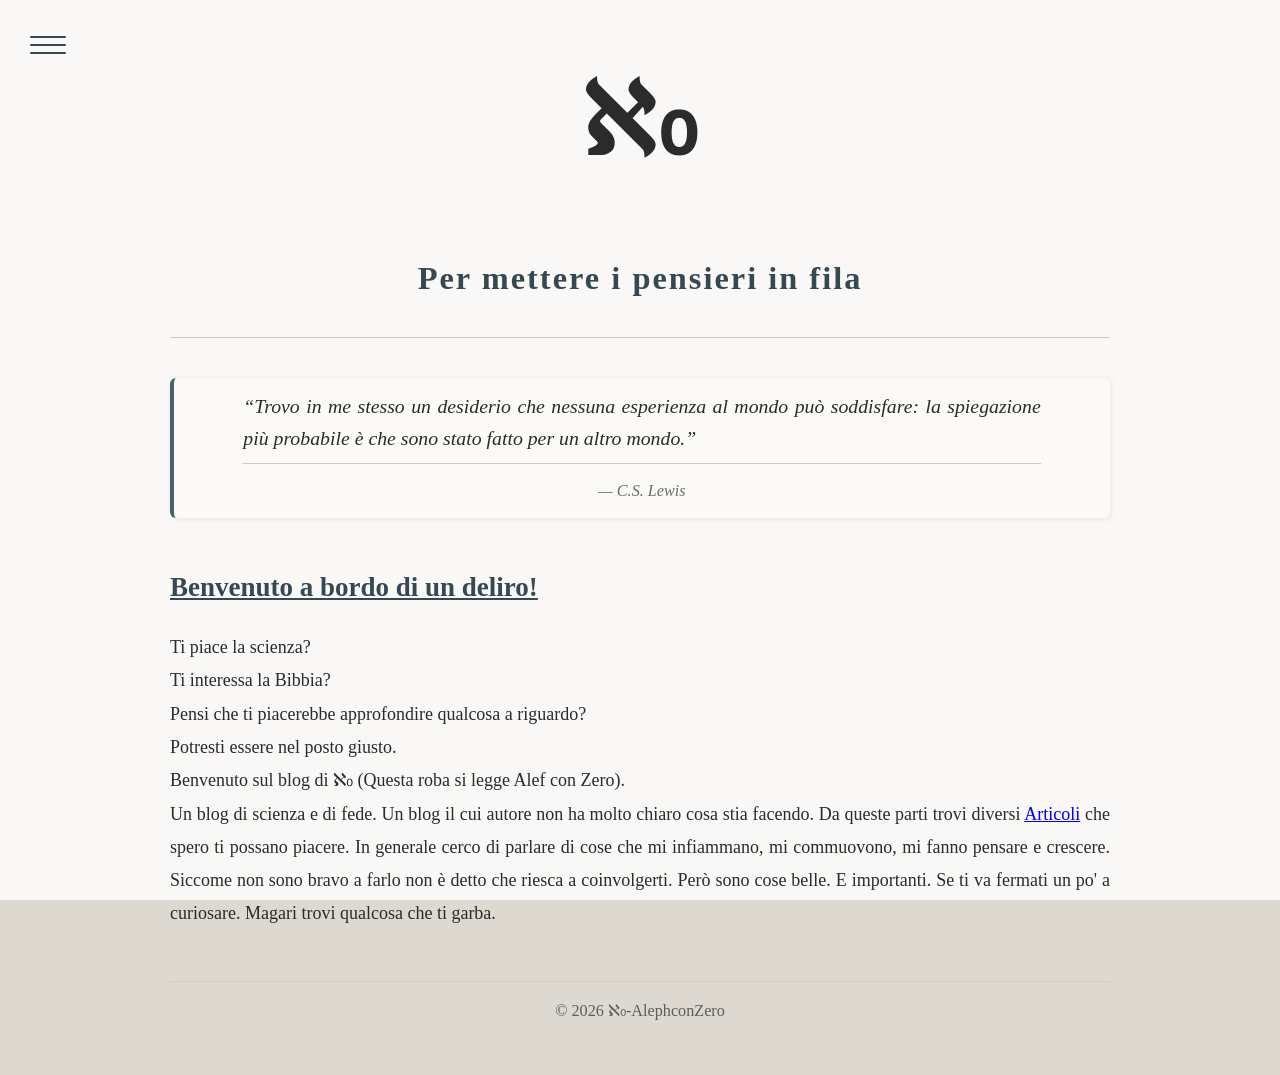
==== index.html @ bfc2d2b3 "Add files via upload" ====
<!DOCTYPE html>
<html lang="it">
<head>
  <meta charset="UTF-8">
  <meta name="viewport" content="width=device-width, initial-scale=1.0">
  <title>AlephconZero</title>
<link rel="icon" href="favicon.ico" type="image/x-icon">
 <link rel="stylesheet" href="stile.css">

</head>
<body>

<div class="logo"></div>


  <!-- HEADER -->
  <header class="testata">
    <h1 style="font-size: 550%">ℵ₀
</h1>
    <h2>Per mettere i pensieri in fila</h2>
  </header>

  <!-- CITAZIONE CASUALE -->
<section id="citazione" class="citazione"></section>


 <!-- MENU HAMBURGER MODERNO -->
<div class="menu-container">
  <div class="hamburger" id="hamburger">
    <span></span>
    <span></span>
    <span></span>
  </div>

  <nav class="menu" id="menu">
    <a href="Home.html">Home</a>
    <a href="Chisono.html">Chi sono</a>
    <a href="Lasquadrasgorbi.html">La Squadra Sgorbi</a>
    <a href="Articoli.html">Articoli</a>
    <a href="Bibliografia.html">Bibliografia</a>
    <a href="contatti.html">Contatti</a>
  </nav>
</div>


  <!-- CONTENUTO PRINCIPALE -->
  <main>
<section class="benvenuto">
  <h2><span style="text-decoration: underline;">Benvenuto a bordo di un deliro!</span>
</h2>
  
  <p>
    Ti piace la scienza? <br>
    Ti interessa la Bibbia? <br>
    Pensi che ti piacerebbe approfondire qualcosa a riguardo? <br>
    Potresti essere nel posto giusto. <br>
    Benvenuto sul blog di ℵ₀ (Questa roba si legge Alef con Zero).<br>
    Un blog di scienza e di fede. Un blog il cui autore non ha molto chiaro cosa stia facendo.
     Da queste parti trovi diversi <a href="Articoli.html">Articoli</a>
    che spero ti possano piacere. 
    In generale cerco di parlare di cose che mi infiammano, mi commuovono, mi fanno pensare e crescere. Siccome
     non sono bravo a farlo non è detto che riesca a coinvolgerti.
   Però sono cose belle. E importanti. Se ti va fermati un po' a curiosare. Magari trovi qualcosa che ti garba. 
  </p>
</section>



    
  </main>

  <!-- FOOTER -->
              
    <footer>
  <p>© 2026 ℵ₀-AlephconZero </p>
  <p><small><em></em></small></p>
</footer>
<script src="script.js"></script>

</body>
</html>
---- stile.css ----
* {
  margin: 0;
  padding: 0;
  box-sizing: border-box;
}

@import url("https://fonts.googleapis.com/css2?family=Merriweather:wght@400;700&display=swap");

/* =========================
   PALETTE
========================= */

:root {
  --bg-page: #ddd8d0;
  --bg-overlay: rgba(255, 255, 255, 0.82);

  --bg-panel: #f7f4ee;
  --bg-paper: #fcfaf6;
  --bg-paper-soft: #f1ede6;

  --text-main: #2b2b2b;
  --text-soft: #5d5d5d;
  --text-muted: #6c6c6c;

  --border-soft: #d2cbc1;
  --border-mid: #bfb6aa;

  --accent: #48606a;
  --accent-dark: #354952;
  --accent-soft: #6c858f;

  --nav-bg: #2e3c43;
  --nav-hover: #48606a;
  --menu-bg: #26343a;

  --shadow-soft: 0 6px 18px rgba(0, 0, 0, 0.08);
  --shadow-mid: 2px 2px 10px rgba(0, 0, 0, 0.08);
}

/* =========================
   BASE
========================= */

body {
  position: relative;
  overflow-x: hidden;
  max-width: 1000px;
  margin: 0 auto;
  padding: 30px;

  font-family: "Merriweather", Georgia, serif;
  font-size: 18px;
  line-height: 1.85;

  background-color: var(--bg-page);
  color: var(--text-main);
}

body::before {
  content: "";
  position: fixed;
  inset: 0;
  background-color: var(--bg-overlay);
  z-index: -1;
}

a:focus-visible {
  outline: 2px solid var(--accent-dark);
  outline-offset: 3px;
}

main {
  margin-bottom: 50px;
}

section {
  margin-top: 28px;
}

p {
  margin-bottom: 18px;
  text-align: justify;
}

h2 {
  margin-top: 36px;
  margin-bottom: 18px;
  color: var(--accent-dark);
}

h3 {
  margin-top: 26px;
  margin-bottom: 14px;
  color: var(--accent-dark);
}

article > h2:first-child,
main > h2:first-child {
  margin-top: 0;
}

/* =========================
   HEADER
========================= */

header {
  text-align: center;
  margin-bottom: 40px;
  padding-bottom: 10px;
  border-bottom: 1px solid var(--border-soft);
}

header h1 {
  text-align: center;
  font-size: 2.8em;
  letter-spacing: 2px;
  color: var(--text-main);
}

header h2 {
  text-align: center;
  font-size: 1.8em;
  letter-spacing: 2px;
  color: var(--accent-dark);
}

/* =========================
   NAVBAR
========================= */

nav {
  display: flex;
  justify-content: center;
  flex-wrap: wrap;
  gap: 10px;

  margin-bottom: 40px;
  padding: 10px;
  border-radius: 8px;

  background-color: var(--nav-bg);
}

nav a {
  color: #f7f7f7;
  text-decoration: none;
  padding: 8px 14px;
  border-radius: 4px;
  transition: background-color 0.3s, color 0.3s;
}

nav a:hover {
  background-color: var(--nav-hover);
  color: #ffffff;
}

/* =========================
   HAMBURGER + MENU LATERALE
========================= */

.hamburger {
  position: fixed;
  top: 24px;
  left: 24px;
  width: 48px;
  height: 48px;
  cursor: pointer;
  z-index: 2000;
}

.hamburger span {
  position: absolute;
  left: 6px;
  right: 6px;
  height: 2px;
  background: var(--accent-dark);
  border-radius: 4px;
  transform-origin: center;
  transition: transform 1s ease, opacity 0.2s ease, background 0.3s ease;
}

.hamburger span:nth-child(1) {
  top: 12px;
}

.hamburger span:nth-child(2) {
  top: 20px;
}

.hamburger span:nth-child(3) {
  top: 28px;
}

.hamburger.active span {
  background: #f7f7f7;
}

.hamburger.active span:nth-child(1) {
  transform: translateY(8px) rotate(225deg);
}

.hamburger.active span:nth-child(2) {
  opacity: 0;
  transform: translateY(0) rotate(225deg);
}

.hamburger.active span:nth-child(3) {
  transform: translateY(-8px) rotate(-225deg);
}

.menu {
  position: fixed;
  top: 0;
  left: -280px;
  width: 250px;
  height: 100%;

  display: flex;
  flex-direction: column;
  justify-content: center;
  align-items: flex-start;
  gap: 22px;

  padding-left: 10px;

  background: var(--menu-bg);
  transition: left 0.5s cubic-bezier(0.68, -0.55, 0.27, 1.55);
  z-index: 1500;
}

nav.menu {
  margin-bottom: 0;
  border-radius: 0;
}

.menu.show {
  left: 0;
}

.menu a {
  color: #f7f7f7;
  text-decoration: none;
  font-size: 1.3em;
  opacity: 0;
  transform: translateX(-25px);
  transition: opacity 0.65s ease, transform 0.65s ease, color 0.3s ease;
}

.menu.show a {
  opacity: 1;
  transform: translateX(0);
}

.menu.show a:nth-child(1) {
  transition-delay: 0.3s;
}

.menu.show a:nth-child(2) {
  transition-delay: 0.45s;
}

.menu.show a:nth-child(3) {
  transition-delay: 0.6s;
}

.menu.show a:nth-child(4) {
  transition-delay: 0.75s;
}

.menu.show a:nth-child(5) {
  transition-delay: 0.9s;
}

.menu.show a:nth-child(6) {
  transition-delay: 1.05s;
}

.menu a:hover {
  color: #ffffff;
  transform: translateX(10px);
}

/* =========================
   FOOTER
========================= */

footer {
  display: block;
  width: 100%;
  border-top: 1px solid var(--border-soft);
  padding-top: 15px;
}

footer p {
  text-align: center;
  font-size: 0.9em;
  color: var(--text-soft);
}

/* =========================
   BLOCKQUOTE GENERALE
========================= */

blockquote {
  position: relative;
  overflow: visible;

  margin: 28px 0;
  padding: 25px 30px;
  border-left: 5px solid var(--accent);
  border-radius: 6px;

  background: var(--bg-paper);
  color: var(--text-main);
  font-style: italic;
  line-height: 1.6;
  box-shadow: var(--shadow-soft);
}

blockquote::before {
  content: "“";
  position: absolute;
  top: -10px;
  left: 10px;
  z-index: 0;

  font-size: 4em;
  line-height: 1;
  color: rgba(72, 96, 106, 0.12);
  pointer-events: none;
}

blockquote p,
blockquote footer {
  position: relative;
  z-index: 1;
}

blockquote footer {
  margin-top: 10px;
  text-align: right;
  font-size: 0.9em;
  font-style: normal;
  color: var(--text-muted);
}

/* =========================
   SEZIONE ARTICOLI
========================= */

.articoli {
  max-width: 1000px;
  margin: 60px auto 20px;
  padding: 0 20px;
}

.articoli h2 {
  text-align: center;
  margin-bottom: 40px;
  font-size: 1.8em;
  color: var(--accent-dark);
}

.articoli p {
  text-align: center;
  margin-bottom: 40px;
  color: var(--text-soft);
}

.articoli-grid {
  display: grid;
  grid-template-columns: repeat(auto-fit, minmax(260px, 1fr));
  gap: 35px;
  justify-items: center;
}

/* =========================
   CARD
========================= */

.card {
  display: flex;
  flex-direction: column;
  justify-content: space-between;

  width: 100%;
  max-width: 320px;
  overflow: hidden;
  border-radius: 12px;

  background: var(--bg-paper);
  box-shadow: var(--shadow-soft);
  transition: transform 0.3s ease, box-shadow 0.3s ease;
}

.card:hover {
  transform: translateY(-8px);
  box-shadow: 0 10px 30px rgba(53, 73, 82, 0.14);
}

.thumb {
  position: relative;
  width: 100%;
  aspect-ratio: 16 / 9;
  overflow: hidden;
  border-bottom: 2px solid var(--border-soft);
}

.thumb img {
  width: 100%;
  height: 100%;
  object-fit: cover;
  transition: transform 0.6s ease, filter 0.6s ease;
}

.card:hover .thumb img {
  transform: scale(1.05);
  filter: brightness(0.95);
}

.card-content {
  display: flex;
  flex-direction: column;
  justify-content: space-between;
  flex-grow: 1;

  padding: 20px 22px 28px;
  text-align: left;
}

.card-content h3 {
  margin-bottom: 10px;
  font-size: 1.1em;
  line-height: 1.3;
  color: var(--text-main);
  transition: color 0.3s ease;
}

.card:hover .card-content h3 {
  color: var(--accent-dark);
}

.card-content p {
  margin-bottom: 18px;
  font-size: 0.95em;
  line-height: 1.55;
  color: var(--text-soft);
}

.card-link {
  display: flex;
  flex-direction: column;
  height: 100%;
  color: inherit;
  text-decoration: none;
}

/* =========================
   ANIMAZIONE SCROLL
========================= */

.fade-scroll {
  opacity: 0;
  transform: translateY(30px);
  transition: all 0.8s ease-out;
}

.fade-scroll.visible {
  opacity: 1;
  transform: translateY(0);
}

/* =========================
   DIALOGO
========================= */

.dialogo {
  display: flex;
  flex-direction: column;
  gap: 12px;

  margin: 40px 0;
  padding: 25px 20px;
  border: 1px solid var(--border-mid);
  border-radius: 14px;

  background: var(--bg-panel);
  box-shadow: var(--shadow-mid);
}

.battuta {
  display: flex;
  flex-wrap: wrap;
  align-items: flex-start;
  gap: 12px;

  max-width: 78%;
  margin-bottom: 40px;
}

.battuta + .battuta {
  border-top: 1px dashed rgba(53, 73, 82, 0.10);
  padding-top: 8px;
}

.battuta.sinistra {
  flex-direction: row;
  align-self: flex-start;
}

.battuta.destra {
  flex-direction: row-reverse;
  align-self: flex-end;
}

.battuta img {
  width: 70px;
  height: 70px;
  flex: 0 0 70px;
  flex-shrink: 0;

  border: 2px solid var(--accent);
  border-radius: 50%;
  object-fit: cover;
  background: #f8f5ef;
}

.battuta img.immagine-battuta {
  width: 85%;
  max-width: 420px;
  height: auto;
  border: none;
  border-radius: 10px;
  object-fit: contain;
  display: block;
  margin: 18px auto;
  box-shadow: 0 6px 16px rgba(0, 0, 0, 0.12);
  background: transparent;
}

.battuta > p,
.battuta > blockquote,
.battuta > .testo {
  flex: 1 1 calc(100% - 82px);
  min-width: 0;
}

.battuta p {
  margin: 0;
  line-height: 1.6;
  font-size: 1em;
  color: var(--text-main);
}


.battuta > p:first-of-type {
  margin-top: 0;
}

.battuta.sinistra > blockquote {
  width: calc(100% - 82px);
  margin: 0 0 10px 82px;
}

.battuta.destra > blockquote {
  width: calc(100% - 82px);
  margin: 0 82px 10px 0;
}

.battuta strong {
  display: block;
  margin-bottom: 4px;
  font-weight: 700;
  color: var(--accent-dark);
}

.battuta .testo {
  display: flex;
  flex: 1;
  flex-direction: column;
  gap: 14px;
  min-width: 0;
}

.battuta.sinistra > .testo {
  margin-left: 12px;
}

.battuta.destra > .testo {
  margin-right: 12px;
}

.battuta.sinistra > .testo p {
  margin: 0;
  text-align: left;
  line-height: 1.6;
  color: var(--text-main);
}

.battuta.destra > .testo p {
  margin: 0;
  text-align: right;
  line-height: 1.6;
  color: var(--text-main);
}

/* =========================
   BLOCKQUOTE NEL DIALOGO
========================= */

.dialogo blockquote {
  position: relative;
  overflow: visible;

  padding: 16px 20px;
  border-left: 4px solid var(--accent-soft);
  border-radius: 8px;

  background: var(--bg-paper-soft);
  color: var(--text-main);
  font-style: italic;
  line-height: 1.6;
  box-shadow: inset 0 0 4px rgba(53, 73, 82, 0.04);
}

.dialogo blockquote::before {
  content: "“";
  position: absolute;
  top: -6px;
  left: 10px;
  z-index: 0;

  font-size: 3em;
  color: rgba(72, 96, 106, 0.09);
  pointer-events: none;
}

.dialogo blockquote p {
  position: relative;
  z-index: 1;
  margin: 0;
  text-align: left;
}

.dialogo blockquote footer {
  display: block;
  margin-top: 10px;
  text-align: right;
  font-size: 0.9em;
  font-style: normal;
  color: var(--text-muted);
}

/* =========================
   PROGRESS BAR
========================= */

.progress-bar {
  pointer-events: none;
  position: fixed;
  top: 0;
  left: 0;
  z-index: 3000;

  width: 0;
  height: 4px;

  background: var(--accent);
  box-shadow: 0 0 6px rgba(72, 96, 106, 0.28);
  transition: width 0.25s ease-out;
}

/* =========================
   CITAZIONE CASUALE
========================= */

.citazione {
  display: flex;
  justify-content: center;
  align-items: center;

  min-height: 140px;
  height: 140px;
  overflow: hidden;

  margin: 25px 0 45px;
  padding: 20px 25px;
  border-left: 4px solid var(--accent);
  border-radius: 6px;

  background: var(--bg-paper);
  color: var(--text-main);
  font-style: italic;
  text-align: center;
  line-height: 1.6;
  box-shadow: 1px 1px 6px rgba(0, 0, 0, 0.08);
}

.citazione .testo-citazione {
  max-width: 90%;
  opacity: 1;
  transition: opacity 1s ease;
}

.citazione .testo-citazione.fade-out {
  opacity: 0;
}

.citazione p {
  margin: 0;
  font-size: 1.1em;
}

.citazione footer {
  margin-top: 8px;
  font-size: 0.9em;
  color: var(--text-muted);
}

/* =========================
   RESPONSIVE
========================= */

@media (max-width: 700px) {
  body {
    font-size: 20px;
    line-height: 1.9;
  }

  p {
    margin-bottom: 22px;
  }

  h2 {
    margin-top: 28px;
    margin-bottom: 16px;
  }

  h3 {
    margin-top: 22px;
    margin-bottom: 12px;
  }

  .dialogo {
    gap: 10px;
    padding: 20px 16px;
  }

  .battuta,
  .battuta.destra {
    flex-direction: row;
    align-self: flex-start;
    max-width: 100%;
  }

  .battuta.sinistra > p,
  .battuta.destra > p {
    margin: 0 0 10px 82px;
    text-align: left;
  }

  .battuta.sinistra > blockquote,
  .battuta.destra > blockquote {
    width: calc(100% - 82px);
    margin: 0 0 10px 82px;
  }

  .battuta.sinistra > .testo,
  .battuta.destra > .testo {
    margin-left: 12px;
    margin-right: 0;
  }

  .battuta.sinistra > .testo p,
  .battuta.destra > .testo p {
    text-align: left;
  }
}
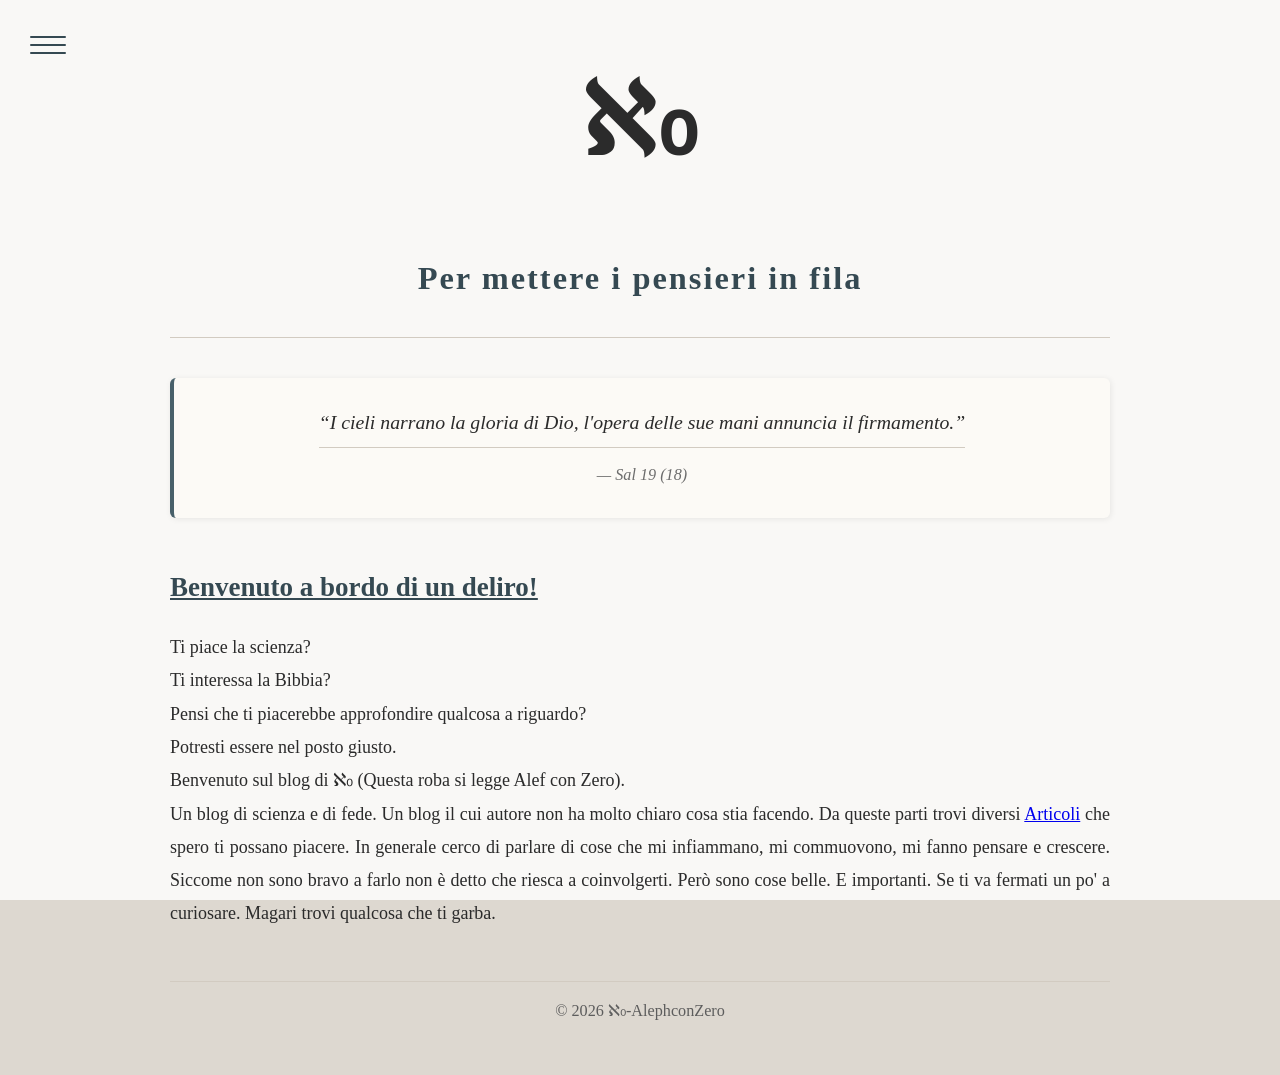
==== commit 18a450fd: "Update index.html" ====
--- a/index.html
+++ b/index.html
@@ -33,7 +33,7 @@
   </div>
 
   <nav class="menu" id="menu">
-    <a href="Home.html">Home</a>
+    <a href="index.html">Home</a>
     <a href="Chisono.html">Chi sono</a>
     <a href="Lasquadrasgorbi.html">La Squadra Sgorbi</a>
     <a href="Articoli.html">Articoli</a>
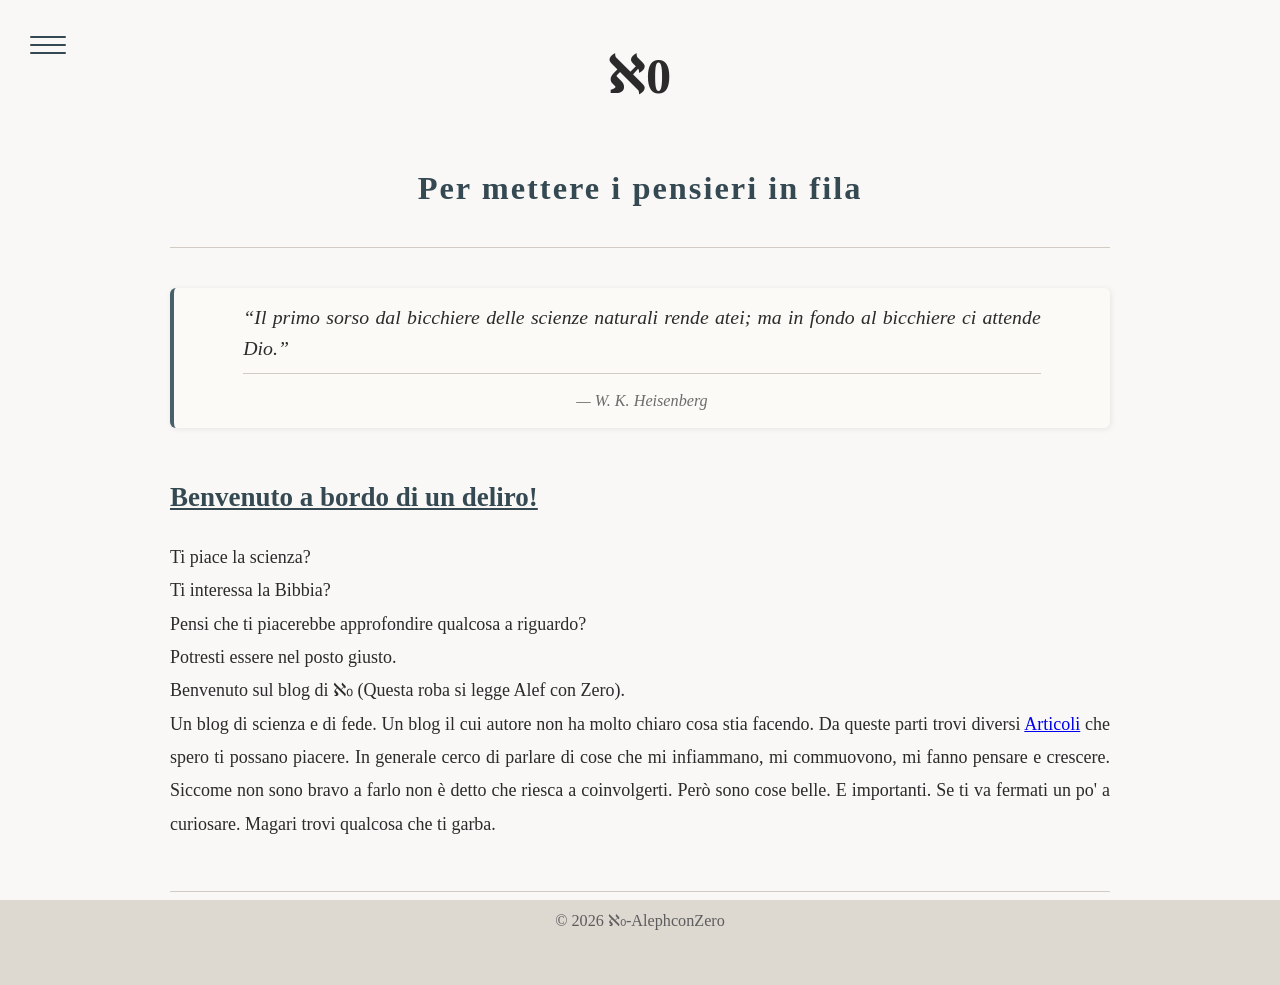
==== commit 28c7008c: "Update index.html" ====
--- a/index.html
+++ b/index.html
@@ -15,7 +15,8 @@
 
   <!-- HEADER -->
   <header class="testata">
-    <h1 style="font-size: 550%">ℵ₀
+   <h1 class="logo">
+  <span class="logo-aleph">ℵ</span><span class="logo-zero">0</span>
 </h1>
     <h2>Per mettere i pensieri in fila</h2>
   </header>
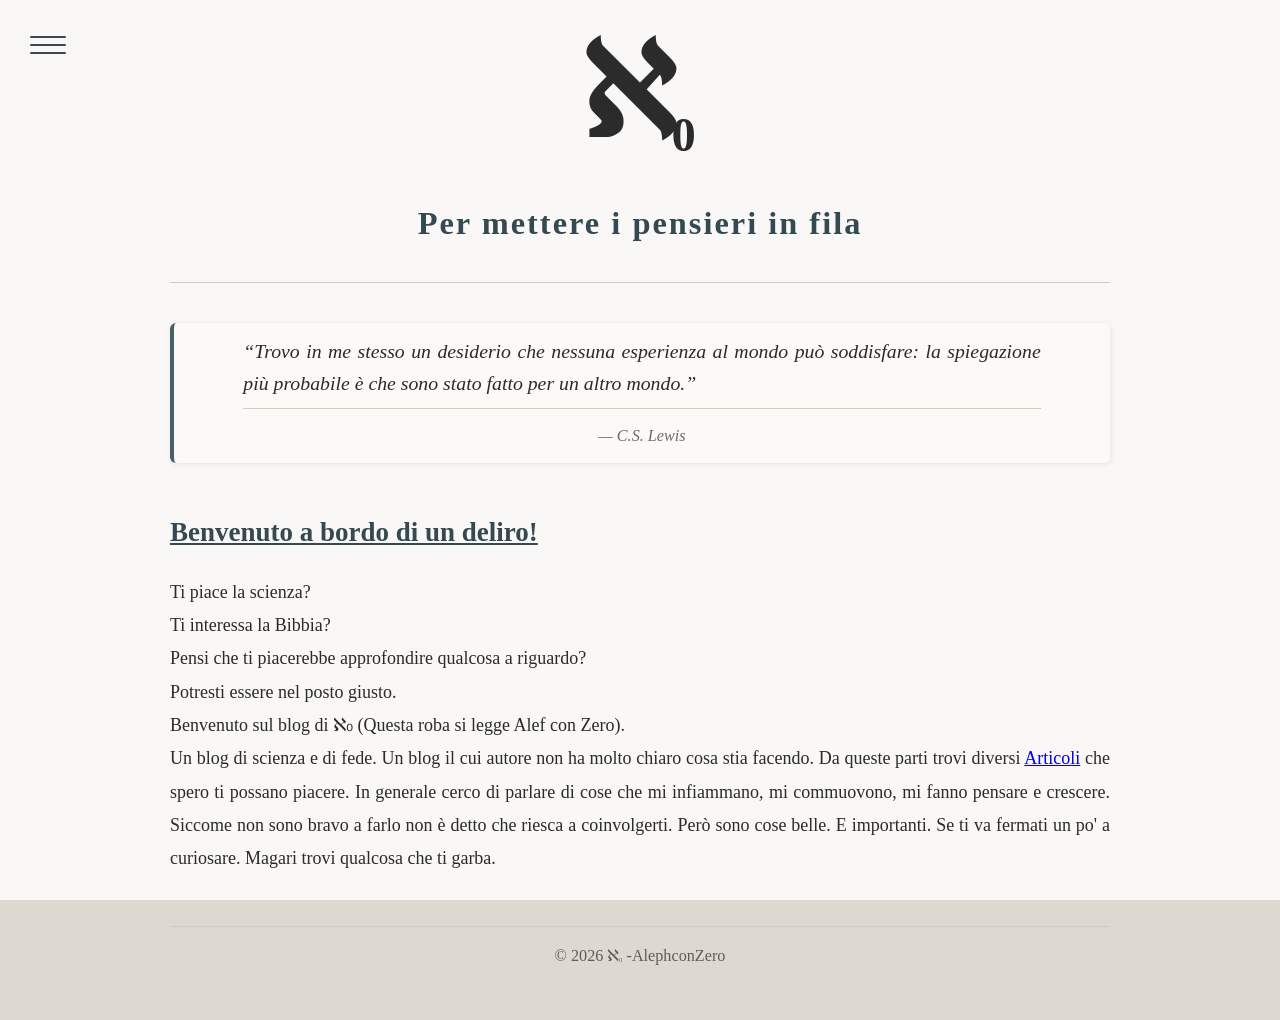
==== commit 8da0da92: "Update index.html" ====
--- a/index.html
+++ b/index.html
@@ -73,7 +73,13 @@
   <!-- FOOTER -->
               
     <footer>
-  <p>© 2026 ℵ₀-AlephconZero </p>
+  <p class="footer-logo">
+  © 2026
+  <span class="mini-logo">
+    <span class="logo-aleph">ℵ</span><span class="logo-zero">0</span>
+  </span>
+  -AlephconZero
+</p>
   <p><small><em></em></small></p>
 </footer>
 <script src="script.js"></script>
--- a/stile.css
+++ b/stile.css
@@ -47,11 +47,9 @@
   max-width: 1000px;
   margin: 0 auto;
   padding: 30px;
-
   font-family: "Merriweather", Georgia, serif;
   font-size: 18px;
   line-height: 1.85;
-
   background-color: var(--bg-page);
   color: var(--text-main);
 }
@@ -117,6 +115,28 @@
   color: var(--text-main);
 }
 
+header h1.logo {
+  text-align: center;
+  font-size: 8rem;
+  letter-spacing: 0;
+  color: var(--text-main);
+  line-height: 1;
+  display: inline-block;
+  position: relative;
+}
+
+.logo-aleph {
+  display: inline-block;
+}
+
+.logo-zero {
+  display: inline-block;
+  font-size: 0.38em;
+  position: relative;
+  left: -0.08em;
+  top: 0.28em;
+}
+
 header h2 {
   text-align: center;
   font-size: 1.8em;
@@ -133,11 +153,9 @@
   justify-content: center;
   flex-wrap: wrap;
   gap: 10px;
-
   margin-bottom: 40px;
   padding: 10px;
   border-radius: 8px;
-
   background-color: var(--nav-bg);
 }
 
@@ -214,15 +232,12 @@
   left: -280px;
   width: 250px;
   height: 100%;
-
   display: flex;
   flex-direction: column;
   justify-content: center;
   align-items: flex-start;
   gap: 22px;
-
   padding-left: 10px;
-
   background: var(--menu-bg);
   transition: left 0.5s cubic-bezier(0.68, -0.55, 0.27, 1.55);
   z-index: 1500;
@@ -304,12 +319,10 @@
 blockquote {
   position: relative;
   overflow: visible;
-
   margin: 28px 0;
   padding: 25px 30px;
   border-left: 5px solid var(--accent);
   border-radius: 6px;
-
   background: var(--bg-paper);
   color: var(--text-main);
   font-style: italic;
@@ -323,7 +336,6 @@
   top: -10px;
   left: 10px;
   z-index: 0;
-
   font-size: 4em;
   line-height: 1;
   color: rgba(72, 96, 106, 0.12);
@@ -382,12 +394,10 @@
   display: flex;
   flex-direction: column;
   justify-content: space-between;
-
   width: 100%;
   max-width: 320px;
   overflow: hidden;
   border-radius: 12px;
-
   background: var(--bg-paper);
   box-shadow: var(--shadow-soft);
   transition: transform 0.3s ease, box-shadow 0.3s ease;
@@ -423,7 +433,6 @@
   flex-direction: column;
   justify-content: space-between;
   flex-grow: 1;
-
   padding: 20px 22px 28px;
   text-align: left;
 }
@@ -478,12 +487,10 @@
   display: flex;
   flex-direction: column;
   gap: 12px;
-
   margin: 40px 0;
   padding: 25px 20px;
   border: 1px solid var(--border-mid);
   border-radius: 14px;
-
   background: var(--bg-panel);
   box-shadow: var(--shadow-mid);
 }
@@ -493,7 +500,6 @@
   flex-wrap: wrap;
   align-items: flex-start;
   gap: 12px;
-
   max-width: 78%;
   margin-bottom: 40px;
 }
@@ -518,7 +524,6 @@
   height: 70px;
   flex: 0 0 70px;
   flex-shrink: 0;
-
   border: 2px solid var(--accent);
   border-radius: 50%;
   object-fit: cover;
@@ -552,7 +557,6 @@
   color: var(--text-main);
 }
 
-
 .battuta > p:first-of-type {
   margin-top: 0;
 }
@@ -611,11 +615,9 @@
 .dialogo blockquote {
   position: relative;
   overflow: visible;
-
   padding: 16px 20px;
   border-left: 4px solid var(--accent-soft);
   border-radius: 8px;
-
   background: var(--bg-paper-soft);
   color: var(--text-main);
   font-style: italic;
@@ -629,7 +631,6 @@
   top: -6px;
   left: 10px;
   z-index: 0;
-
   font-size: 3em;
   color: rgba(72, 96, 106, 0.09);
   pointer-events: none;
@@ -661,10 +662,8 @@
   top: 0;
   left: 0;
   z-index: 3000;
-
   width: 0;
   height: 4px;
-
   background: var(--accent);
   box-shadow: 0 0 6px rgba(72, 96, 106, 0.28);
   transition: width 0.25s ease-out;
@@ -678,16 +677,13 @@
   display: flex;
   justify-content: center;
   align-items: center;
-
   min-height: 140px;
   height: 140px;
   overflow: hidden;
-
   margin: 25px 0 45px;
   padding: 20px 25px;
   border-left: 4px solid var(--accent);
   border-radius: 6px;
-
   background: var(--bg-paper);
   color: var(--text-main);
   font-style: italic;
@@ -725,6 +721,7 @@
   body {
     font-size: 20px;
     line-height: 1.9;
+    padding: 18px;
   }
 
   p {
@@ -741,38 +738,145 @@
     margin-bottom: 12px;
   }
 
+  header {
+    position: relative;
+    padding-top: 20px;
+  }
+
+  header h1.logo {
+    font-size: 4.2rem;
+  }
+
+  .logo-zero {
+    font-size: 0.42em;
+    left: -0.06em;
+    top: 0.24em;
+  }
+
+  header h2 {
+    font-size: 1.15em;
+    letter-spacing: 1px;
+    line-height: 1.4;
+    padding: 0 20px;
+  }
+
+  .hamburger {
+    position: absolute;
+    top: 12px;
+    left: 12px;
+    width: 42px;
+    height: 42px;
+  }
+
+  .hamburger span:nth-child(1) {
+    top: 11px;
+  }
+
+  .hamburger span:nth-child(2) {
+    top: 19px;
+  }
+
+  .hamburger span:nth-child(3) {
+    top: 27px;
+  }
+
+  .menu {
+    width: 220px;
+    left: -240px;
+  }
+
+  .menu a {
+    font-size: 1.15em;
+  }
+
   .dialogo {
     gap: 10px;
-    padding: 20px 16px;
-  }
-
-  .battuta,
-  .battuta.destra {
+    padding: 18px 12px;
+  }
+
+  .battuta {
+    max-width: 100%;
+    margin-bottom: 28px;
+  }
+
+  .battuta.sinistra {
     flex-direction: row;
     align-self: flex-start;
-    max-width: 100%;
+  }
+
+  .battuta.destra {
+    flex-direction: row-reverse;
+    align-self: flex-end;
+  }
+
+  .battuta img {
+    width: 56px;
+    height: 56px;
+    flex: 0 0 56px;
+  }
+
+  .battuta > p,
+  .battuta > blockquote,
+  .battuta > .testo {
+    flex: 1 1 calc(100% - 68px);
   }
 
   .battuta.sinistra > p,
-  .battuta.destra > p {
-    margin: 0 0 10px 82px;
+  .battuta.sinistra > blockquote {
+    margin: 0 0 10px 68px;
     text-align: left;
   }
 
-  .battuta.sinistra > blockquote,
+  .battuta.destra > p,
   .battuta.destra > blockquote {
-    width: calc(100% - 82px);
-    margin: 0 0 10px 82px;
-  }
-
-  .battuta.sinistra > .testo,
-  .battuta.destra > .testo {
+    margin: 0 68px 10px 0;
+    text-align: left;
+  }
+
+  .battuta.sinistra > .testo {
     margin-left: 12px;
     margin-right: 0;
+  }
+
+  .battuta.destra > .testo {
+    margin-right: 12px;
+    margin-left: 0;
   }
 
   .battuta.sinistra > .testo p,
   .battuta.destra > .testo p {
     text-align: left;
   }
-}+
+  .dialogo blockquote {
+    padding: 14px 16px;
+  }
+
+  .articoli {
+    margin-top: 40px;
+    padding: 0 10px;
+  }
+
+  .articoli-grid {
+    grid-template-columns: 1fr;
+    gap: 24px;
+  }
+
+  .card {
+    max-width: 100%;
+  }
+
+  .card-content {
+    padding: 18px 18px 24px;
+  }
+
+  .citazione {
+    min-height: auto;
+    height: auto;
+    padding: 18px;
+  }
+
+  .citazione .testo-citazione {
+    max-width: 100%;
+  }
+}
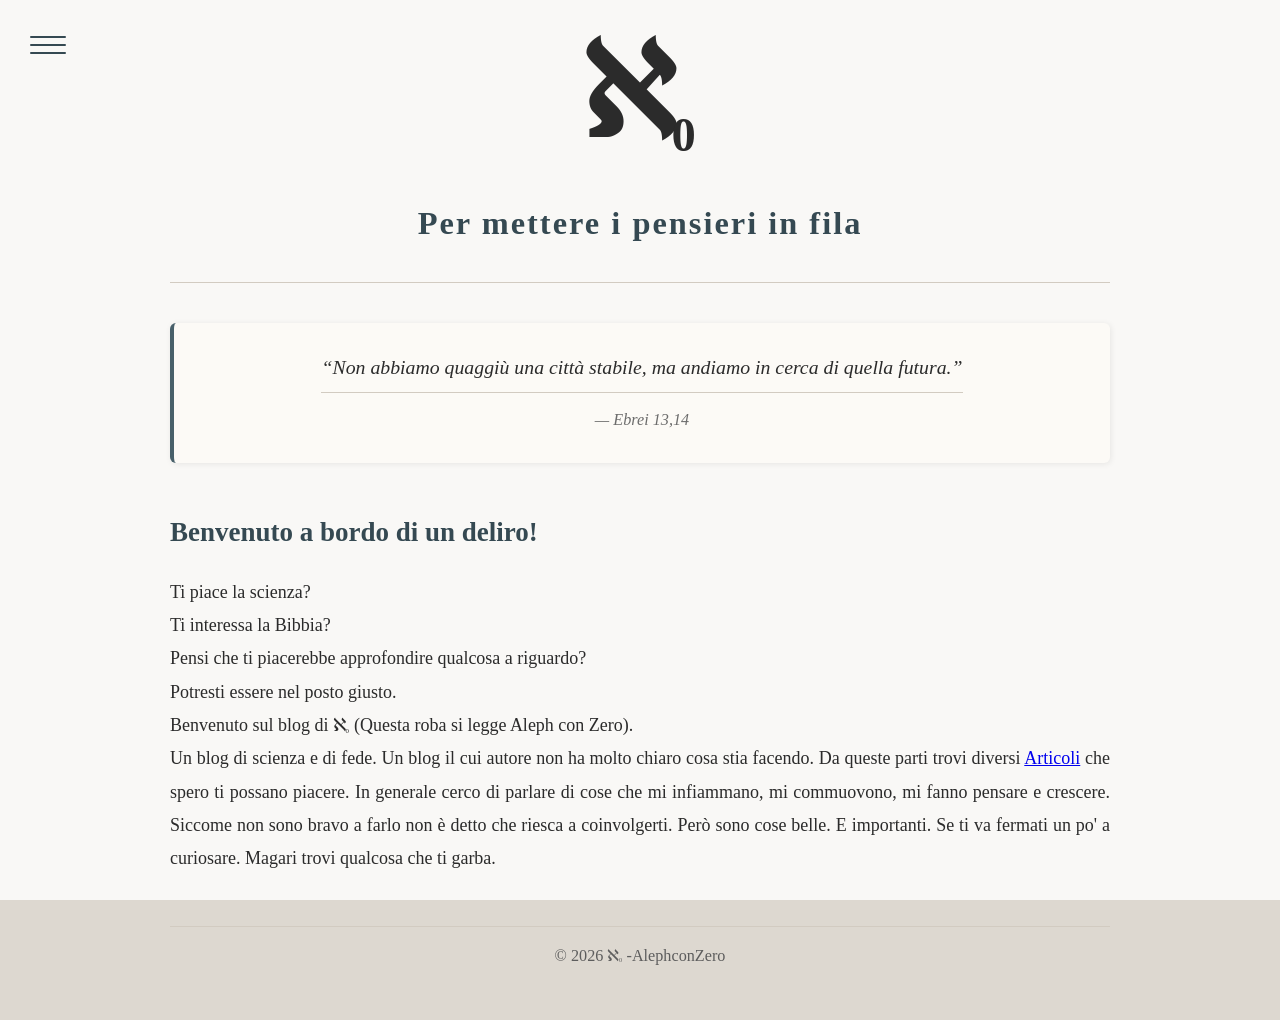
==== commit 12a03e37: "Update index.html" ====
--- a/index.html
+++ b/index.html
@@ -3,7 +3,10 @@
 <head>
   <meta charset="UTF-8">
   <meta name="viewport" content="width=device-width, initial-scale=1.0">
-  <title>AlephconZero</title>
+  <meta name="robots" content="index, follow">
+  <script data-goatcounter="https://alephconzero.goatcounter.com/count"
+        async src="//gc.zgo.at/count.js"></script>
+<title>Aleph con Zero – Dialoghi tra scienza, matematica e fede</title>
 <link rel="icon" href="favicon.ico" type="image/x-icon">
  <link rel="stylesheet" href="stile.css">
 
@@ -40,6 +43,7 @@
     <a href="Articoli.html">Articoli</a>
     <a href="Bibliografia.html">Bibliografia</a>
     <a href="contatti.html">Contatti</a>
+    <a href="privacy.html">Privacy Policy</a>
   </nav>
 </div>
 
@@ -47,7 +51,7 @@
   <!-- CONTENUTO PRINCIPALE -->
   <main>
 <section class="benvenuto">
-  <h2><span style="text-decoration: underline;">Benvenuto a bordo di un deliro!</span>
+  <h2>Benvenuto a bordo di un deliro!
 </h2>
   
   <p>
@@ -55,7 +59,9 @@
     Ti interessa la Bibbia? <br>
     Pensi che ti piacerebbe approfondire qualcosa a riguardo? <br>
     Potresti essere nel posto giusto. <br>
-    Benvenuto sul blog di ℵ₀ (Questa roba si legge Alef con Zero).<br>
+    Benvenuto sul blog di <span class="aleph-zero">
+  <span class="logo-aleph">ℵ</span><span class="logo-zero">0</span>
+</span> (Questa roba si legge Aleph con Zero).<br>
     Un blog di scienza e di fede. Un blog il cui autore non ha molto chiaro cosa stia facendo.
      Da queste parti trovi diversi <a href="Articoli.html">Articoli</a>
     che spero ti possano piacere. 
--- a/stile.css
+++ b/stile.css
@@ -135,6 +135,11 @@
   position: relative;
   left: -0.08em;
   top: 0.28em;
+}
+
+.aleph-zero {
+  display: inline-block;
+  line-height: 1;
 }
 
 header h2 {
@@ -290,6 +295,10 @@
   transition-delay: 1.05s;
 }
 
+.menu.show a:nth-child(7) {
+  transition-delay: 1.2s;
+}
+
 .menu a:hover {
   color: #ffffff;
   transform: translateX(10px);
@@ -310,6 +319,28 @@
   text-align: center;
   font-size: 0.9em;
   color: var(--text-soft);
+}
+
+.footer-logo {
+  text-align: center;
+}
+
+.mini-logo {
+  display: inline-block;
+  font-size: 1em;
+  line-height: 1;
+}
+
+footer .logo-aleph {
+  display: inline-block;
+}
+
+footer .logo-zero {
+  display: inline-block;
+  font-size: 0.38em;
+  position: relative;
+  left: -0.08em;
+  top: 0.28em;
 }
 
 /* =========================
@@ -419,7 +450,8 @@
 .thumb img {
   width: 100%;
   height: 100%;
-  object-fit: cover;
+  object-fit: contain;
+  background: #2b2b2b;
   transition: transform 0.6s ease, filter 0.6s ease;
 }
 
@@ -797,6 +829,7 @@
   .battuta {
     max-width: 100%;
     margin-bottom: 28px;
+    gap: 10px;
   }
 
   .battuta.sinistra {
@@ -818,29 +851,22 @@
   .battuta > p,
   .battuta > blockquote,
   .battuta > .testo {
-    flex: 1 1 calc(100% - 68px);
+    flex: 1 1 calc(100% - 66px);
+    min-width: 0;
+    margin: 0;
   }
 
   .battuta.sinistra > p,
-  .battuta.sinistra > blockquote {
-    margin: 0 0 10px 68px;
-    text-align: left;
-  }
-
+  .battuta.sinistra > blockquote,
   .battuta.destra > p,
   .battuta.destra > blockquote {
-    margin: 0 68px 10px 0;
+    margin: 0;
     text-align: left;
   }
 
-  .battuta.sinistra > .testo {
-    margin-left: 12px;
-    margin-right: 0;
-  }
-
+  .battuta.sinistra > .testo,
   .battuta.destra > .testo {
-    margin-right: 12px;
-    margin-left: 0;
+    margin: 0;
   }
 
   .battuta.sinistra > .testo p,
